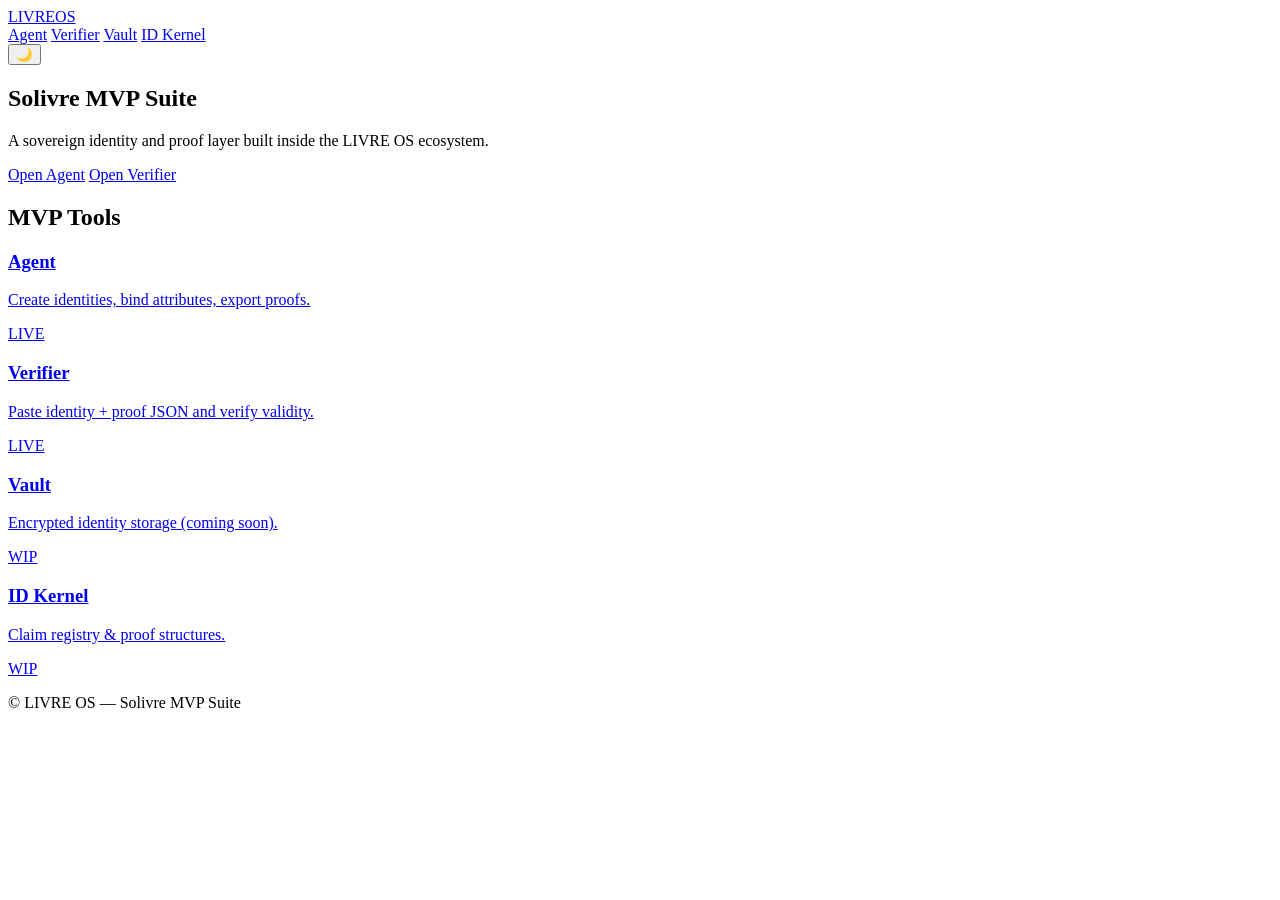
==== index.html @ 52d36e8c "Add initial index.html for Solivre MVP" ====
<!DOCTYPE html>
<html lang="en">
<head>
  <meta charset="UTF-8" />
  <title>Solivre MVP Suite — LIVRE OS</title>
  <meta name="viewport" content="width=device-width, initial-scale=1" />
  <link rel="stylesheet" href="assets/css/styles.css" />
  <script defer src="assets/js/theme.js"></script>
</head>

<body class="dark">
  <!-- Navigation -->
  <header class="top-nav">
    <a class="logo" href="index.html">LIVRE<span>OS</span></a>

    <nav class="nav-links">
      <a href="agent.html">Agent</a>
      <a href="verifier.html">Verifier</a>
      <a href="vault.html">Vault</a>
      <a href="kernel.html">ID Kernel</a>
    </nav>

    <button id="theme-toggle" class="theme-toggle">🌙</button>
  </header>

  <!-- Hero -->
  <section class="hero">
    <h1>Solivre MVP Suite</h1>
    <p class="subtitle">
      A sovereign identity and proof layer built inside the LIVRE OS ecosystem.
    </p>

    <div class="hero-actions">
      <a class="btn primary" href="agent.html">Open Agent</a>
      <a class="btn ghost" href="verifier.html">Open Verifier</a>
    </div>
  </section>

  <!-- MVP Grid -->
  <section class="section">
    <h2>MVP Tools</h2>

    <div class="mvp-grid">
      <a class="mvp-card" href="agent.html">
        <h3>Agent</h3>
        <p>Create identities, bind attributes, export proofs.</p>
        <span class="tag live">LIVE</span>
      </a>

      <a class="mvp-card" href="verifier.html">
        <h3>Verifier</h3>
        <p>Paste identity + proof JSON and verify validity.</p>
        <span class="tag live">LIVE</span>
      </a>

      <a class="mvp-card" href="vault.html">
        <h3>Vault</h3>
        <p>Encrypted identity storage (coming soon).</p>
        <span class="tag wip">WIP</span>
      </a>

      <a class="mvp-card" href="kernel.html">
        <h3>ID Kernel</h3>
        <p>Claim registry & proof structures.</p>
        <span class="tag wip">WIP</span>
      </a>
    </div>
  </section>

  <footer>
    <p>© LIVRE OS — Solivre MVP Suite</p>
  </footer>
</body>
</html>
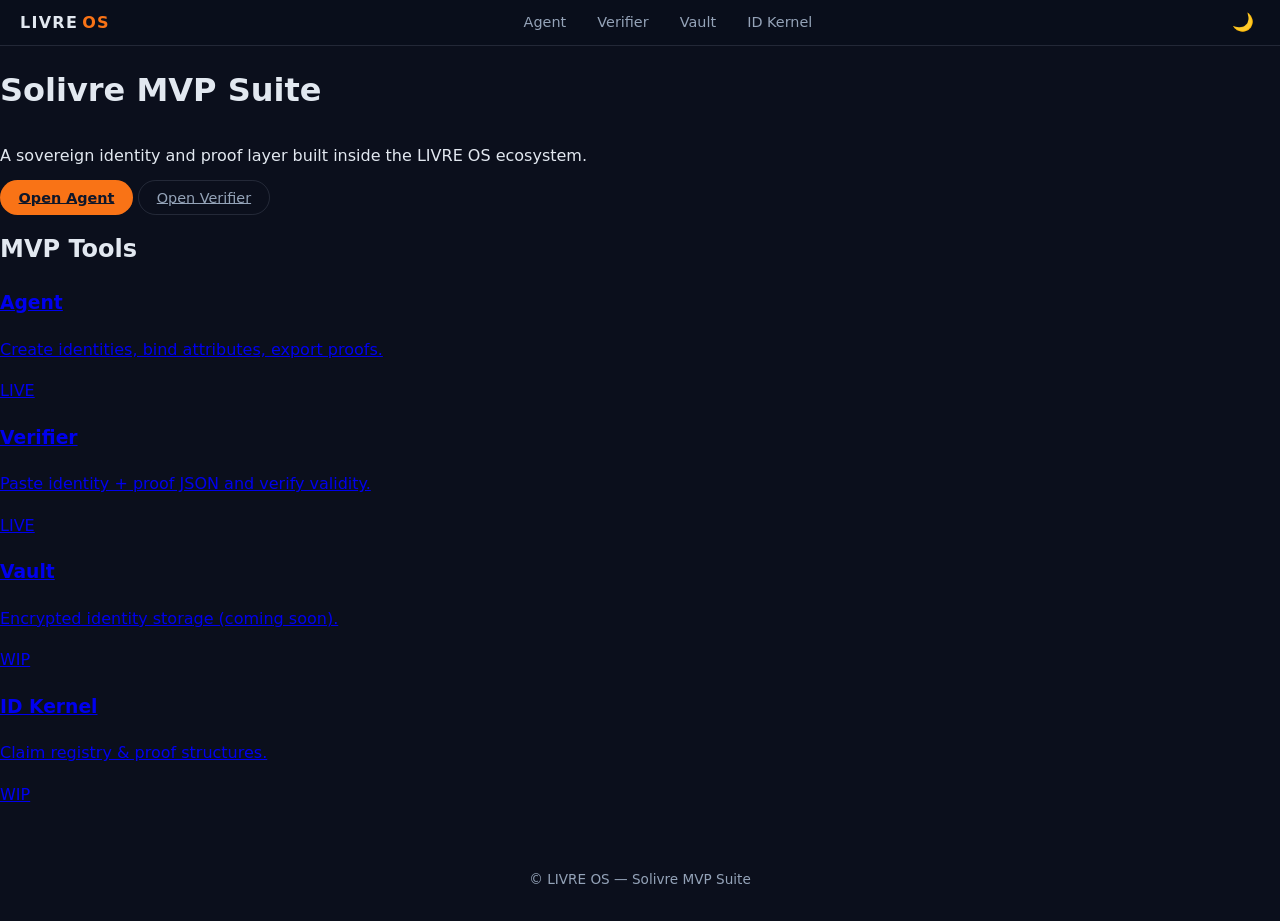
==== commit abd195d0: "UI" ====
--- a/index.html
+++ b/index.html
@@ -5,6 +5,7 @@
   <title>Solivre MVP Suite — LIVRE OS</title>
   <meta name="viewport" content="width=device-width, initial-scale=1" />
   <link rel="stylesheet" href="assets/css/styles.css" />
+  
   <script defer src="assets/js/theme.js"></script>
 </head>
 
--- a/assets/css/styles.css
+++ b/assets/css/styles.css
@@ -0,0 +1,304 @@
+/* -------------------------------------------------------
+   SOLIVRE MVP — Unified UI Stylesheet
+   Dark-first • Mobile-ready • Clean & Mythic
+-------------------------------------------------------- */
+
+/* Dark theme root */
+:root {
+  --bg: #0b0f1c;
+  --bg-alt: #111729;
+  --card-bg: #141a2e;
+  --text: #e2e8f0;
+  --muted: #94a3b8;
+  --border: rgba(148, 163, 184, 0.18);
+
+  --accent: #f97316;
+  --accent-hover: #fb923c;
+
+  --danger: #ef4444;
+  --success: #22c55e;
+
+  --radius: 14px;
+  --radius-full: 999px;
+
+  --shadow: 0 18px 40px rgba(0,0,0,0.35);
+  --shadow-soft: 0 14px 30px rgba(0,0,0,0.25);
+
+  --transition: 0.18s ease;
+}
+
+/* Light mode */
+body.light {
+  --bg: #f6f8fc;
+  --bg-alt: #eceffd;
+  --card-bg: white;
+  --text: #1e293b;
+  --muted: #475569;
+  --border: rgba(30, 41, 59, .12);
+}
+
+/* Reset */
+*,
+*::before,
+*::after {
+  box-sizing: border-box;
+}
+
+html, body {
+  margin: 0;
+  padding: 0;
+}
+
+body {
+  background: var(--bg);
+  color: var(--text);
+  font-family: system-ui, sans-serif;
+  line-height: 1.6;
+}
+
+/* Container */
+.container {
+  max-width: 900px;
+  margin: 0 auto;
+  padding: 1.5rem;
+}
+
+/* -------------------------------------------------------
+   TOP NAV
+-------------------------------------------------------- */
+.top-nav,
+.mvp-nav {
+  position: sticky;
+  top: 0;
+  z-index: 20;
+  backdrop-filter: blur(14px);
+  background: rgba(10, 15, 28, 0.85);
+  padding: 0.6rem 1.25rem;
+  border-bottom: 1px solid var(--border);
+  display: flex;
+  justify-content: space-between;
+  align-items: center;
+}
+
+body.light .top-nav,
+body.light .mvp-nav {
+  background: rgba(250, 250, 255, .75);
+}
+
+.logo,
+.mvp-logo {
+  text-decoration: none;
+  color: var(--text);
+  font-weight: 700;
+  letter-spacing: 0.08em;
+  display: flex;
+  align-items: baseline;
+  gap: 0.25rem;
+}
+
+.logo span,
+.mvp-logo span {
+  color: var(--accent);
+}
+
+.nav-links a,
+.mvp-links a {
+  text-decoration: none;
+  font-size: 0.9rem;
+  padding: 0.4rem 0.75rem;
+  color: var(--muted);
+  border-radius: var(--radius-full);
+  transition: var(--transition);
+  border: 1px solid transparent;
+}
+
+.nav-links a:hover,
+.mvp-links a:hover {
+  color: var(--text);
+  border-color: var(--border);
+  background: rgba(255,255,255,0.05);
+}
+
+.active {
+  color: var(--accent) !important;
+  border-color: var(--accent);
+}
+
+/* Theme toggle */
+.theme-toggle {
+  font-size: 1.1rem;
+  background: transparent;
+  border: none;
+  cursor: pointer;
+  color: var(--muted);
+  transition: var(--transition);
+}
+
+.theme-toggle:hover {
+  color: var(--accent);
+}
+
+/* -------------------------------------------------------
+   HERO
+-------------------------------------------------------- */
+hero {
+  margin-top: 1rem;
+}
+
+h1 {
+  margin-top: 1.2rem;
+  font-size: 2rem;
+  font-weight: 700;
+}
+
+/* Intro/Explanation */
+.intro {
+  color: var(--muted);
+  margin-bottom: 1rem;
+}
+
+/* -------------------------------------------------------
+   CARDS
+-------------------------------------------------------- */
+.card {
+  background: var(--card-bg);
+  border: 1px solid var(--border);
+  border-radius: var(--radius);
+  padding: 1.25rem;
+  margin: 1.5rem 0;
+  box-shadow: var(--shadow-soft);
+}
+
+.card h2 {
+  margin-top: 0;
+  margin-bottom: 0.75rem;
+}
+
+/* Lists */
+.explain-list,
+.card-list {
+  padding-left: 1.25rem;
+}
+
+.explain-list li,
+.card-list li {
+  margin: 0.3rem 0;
+}
+
+/* Status */
+.status {
+  margin-top: 0.75rem;
+  font-size: 0.9rem;
+  color: var(--muted);
+}
+
+.valid-text {
+  color: var(--success);
+}
+
+/* -------------------------------------------------------
+   INPUTS
+-------------------------------------------------------- */
+label {
+  display: block;
+  margin: 0.75rem 0 0.25rem;
+}
+
+textarea {
+  width: 100%;
+  border-radius: var(--radius);
+  border: 1px solid var(--border);
+  background: var(--bg-alt);
+  color: var(--text);
+  padding: 0.75rem;
+  font-family: monospace;
+  resize: vertical;
+  min-height: 130px;
+  transition: var(--transition);
+}
+
+textarea:focus {
+  outline: none;
+  border-color: var(--accent);
+  box-shadow: 0 0 0 2px rgba(249, 115, 22, 0.3);
+}
+
+/* -------------------------------------------------------
+   BUTTONS
+-------------------------------------------------------- */
+.btn {
+  padding: 0.55rem 1.1rem;
+  border-radius: var(--radius-full);
+  border: 1px solid transparent;
+  cursor: pointer;
+  transition: var(--transition);
+  font-size: 0.9rem;
+}
+
+.btn.primary {
+  background: var(--accent);
+  color: #0f172a;
+  font-weight: 600;
+}
+
+.btn.primary:hover {
+  background: var(--accent-hover);
+}
+
+.btn.ghost {
+  background: transparent;
+  color: var(--muted);
+  border-color: var(--border);
+}
+
+.btn.ghost:hover {
+  color: var(--text);
+  border-color: var(--accent);
+}
+
+.action-row {
+  display: flex;
+  gap: 0.75rem;
+  margin-top: 1rem;
+  flex-wrap: wrap;
+}
+
+/* JSON output box */
+.json-box {
+  background: var(--bg-alt);
+  padding: 1rem;
+  border-radius: var(--radius);
+  border: 1px solid var(--border);
+  overflow-x: auto;
+  font-family: monospace;
+  max-height: 300px;
+}
+
+/* -------------------------------------------------------
+   FOOTER
+-------------------------------------------------------- */
+footer {
+  margin-top: 2rem;
+  padding: 1rem;
+  text-align: center;
+  color: var(--muted);
+  font-size: 0.85rem;
+}
+
+
+/* -------------------------------------------------------
+   RESPONSIVE
+-------------------------------------------------------- */
+@media (max-width: 650px) {
+  h1 {
+    font-size: 1.7rem;
+  }
+
+  .nav-links {
+    gap: 0.5rem;
+  }
+
+  .card {
+    padding: 1rem;
+  }
+}
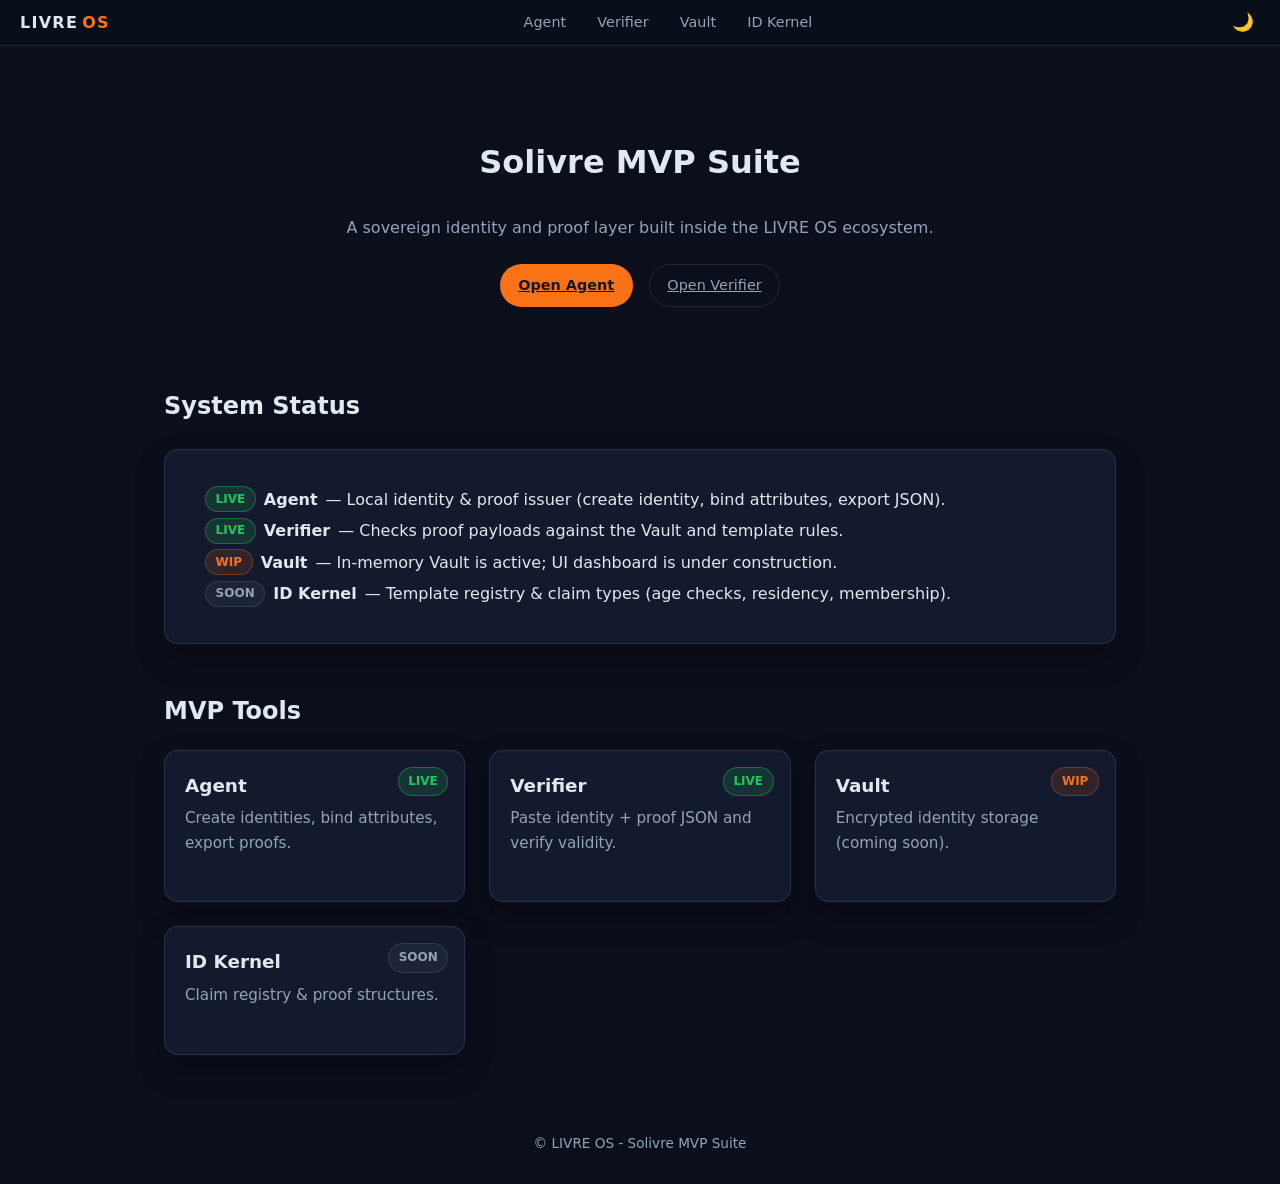
==== commit c423641b: "Style Fixes and New Pages" ====
--- a/index.html
+++ b/index.html
@@ -5,6 +5,7 @@
   <title>Solivre MVP Suite — LIVRE OS</title>
   <meta name="viewport" content="width=device-width, initial-scale=1" />
   <link rel="stylesheet" href="assets/css/styles.css" />
+  <link rel="stylesheet" href="assets/css/ui.css" />
   
   <script defer src="assets/js/theme.js"></script>
 </head>
@@ -37,6 +38,32 @@
     </div>
   </section>
 
+  <!-- System Status -->
+  <section class="section">
+    <h2>System Status</h2>
+
+    <section class="card status-card">
+      <ul class="card-list status-list">
+        <li>
+          <span class="status-pill live">LIVE</span>
+          <strong>Agent</strong> — Local identity &amp; proof issuer (create identity, bind attributes, export JSON).
+        </li>
+        <li>
+          <span class="status-pill live">LIVE</span>
+          <strong>Verifier</strong> — Checks proof payloads against the Vault and template rules.
+        </li>
+        <li>
+          <span class="status-pill.wip status-pill wip">WIP</span>
+          <strong>Vault</strong> — In-memory Vault is active; UI dashboard is under construction.
+        </li>
+        <li>
+          <span class="status-pill soon">SOON</span>
+          <strong>ID Kernel</strong> — Template registry &amp; claim types (age checks, residency, membership).
+        </li>
+      </ul>
+    </section>
+  </section>
+
   <!-- MVP Grid -->
   <section class="section">
     <h2>MVP Tools</h2>
@@ -62,14 +89,14 @@
 
       <a class="mvp-card" href="kernel.html">
         <h3>ID Kernel</h3>
-        <p>Claim registry & proof structures.</p>
-        <span class="tag wip">WIP</span>
+        <p>Claim registry &amp; proof structures.</p>
+        <span class="tag soon">SOON</span>
       </a>
     </div>
   </section>
 
   <footer>
-    <p>© LIVRE OS — Solivre MVP Suite</p>
+    <p>© LIVRE OS - Solivre MVP Suite</p>
   </footer>
 </body>
 </html>
--- a/assets/css/ui.css
+++ b/assets/css/ui.css
@@ -0,0 +1,159 @@
+/* -------------------------------------------------------
+   SOLIVRE UI — Marketing + Home Layout
+   Extends system styles (styles.css)
+-------------------------------------------------------- */
+
+/* HERO */
+.hero {
+  max-width: 900px;
+  margin: 2.5rem auto 0;
+  padding: 2rem 1.5rem;
+  text-align: center;
+}
+
+.hero .subtitle {
+  color: var(--muted);
+  margin-top: 0.5rem;
+}
+
+.hero-actions {
+  margin-top: 1.5rem;
+  display: flex;
+  justify-content: center;
+  gap: 1rem;
+  flex-wrap: wrap;
+}
+
+/* SECTIONS */
+.section {
+  max-width: 900px;
+  margin: 3rem auto;
+  padding: 0 1.5rem;
+}
+
+.section h2 {
+  margin-bottom: 1.2rem;
+}
+
+/* MVP GRID */
+.mvp-grid {
+  display: grid;
+  grid-template-columns: repeat(auto-fit, minmax(230px, 1fr));
+  gap: 1.5rem;
+  justify-items: stretch;
+}
+
+@media (min-width: 1200px) {
+  .section {
+    max-width: 1000px;
+  }
+}
+
+/* MVP CARDS */
+.mvp-card {
+  display: block;
+  position: relative;
+  text-decoration: none;
+  background: var(--card-bg);
+  padding: 1.25rem 1.25rem 1.4rem;
+  border: 1px solid var(--border);
+  border-radius: var(--radius);
+  box-shadow: var(--shadow-soft);
+  transition: var(--transition);
+  color: var(--text);
+}
+
+.mvp-card:hover {
+  transform: translateY(-2px);
+  border-color: var(--accent);
+  box-shadow: var(--shadow);
+}
+
+.mvp-card h3 {
+  margin: 0;
+  font-size: 1.15rem;
+}
+
+.mvp-card p {
+  margin: 0.4rem 0 1.5rem;
+  color: var(--muted);
+  font-size: 0.95rem;
+}
+
+
+.tag {
+  position: absolute;
+  top: 1rem;
+  right: 1rem;
+  padding: 0.25rem 0.6rem;
+  border-radius: var(--radius-full);
+  font-size: 0.75rem;
+  font-weight: 600;
+  border: 1px solid var(--border);
+}
+
+.tag.live {
+  background: rgba(34, 197, 94, 0.15);
+  color: var(--success);
+  border-color: rgba(34, 197, 94, 0.4);
+}
+
+.tag.wip {
+  background: rgba(249, 115, 22, 0.12);
+  color: var(--accent);
+  border-color: rgba(249, 115, 22, 0.3);
+}
+
+.tag.soon {
+  background: rgba(107, 114, 128, 0.12);
+  color: var(--muted);
+  border-color: rgba(107, 114, 128, 0.3);
+}
+*/
+
+/* -------------------------------------------------------
+   SYSTEM STATUS CARD
+-------------------------------------------------------- */
+
+.status-card .status-list {
+  list-style: none;
+  margin: 0;
+  padding-left: 0;
+}
+
+.status-list li {
+  display: flex;
+  flex-wrap: wrap;
+  align-items: center;
+  gap: 0.5rem;
+  margin: 0.35rem 0;
+}
+
+/* small pill variants, separate from .tag to avoid conflicts */
+.status-pill {
+  display: inline-flex;
+  align-items: center;
+  padding: 0.15rem 0.6rem;
+  border-radius: var(--radius-full);
+  font-size: 0.75rem;
+  font-weight: 600;
+  border: 1px solid var(--border);
+}
+
+.status-pill.live {
+  background: rgba(34, 197, 94, 0.15);
+  color: var(--success);
+  border-color: rgba(34, 197, 94, 0.4);
+}
+
+.status-pill.wip {
+  background: rgba(249, 115, 22, 0.12);
+  color: var(--accent);
+  border-color: rgba(249, 115, 22, 0.3);
+}
+
+.status-pill.soon {
+  background: rgba(107, 114, 128, 0.12);
+  color: var(--muted);
+  border-color: rgba(107, 114, 128, 0.3);
+}
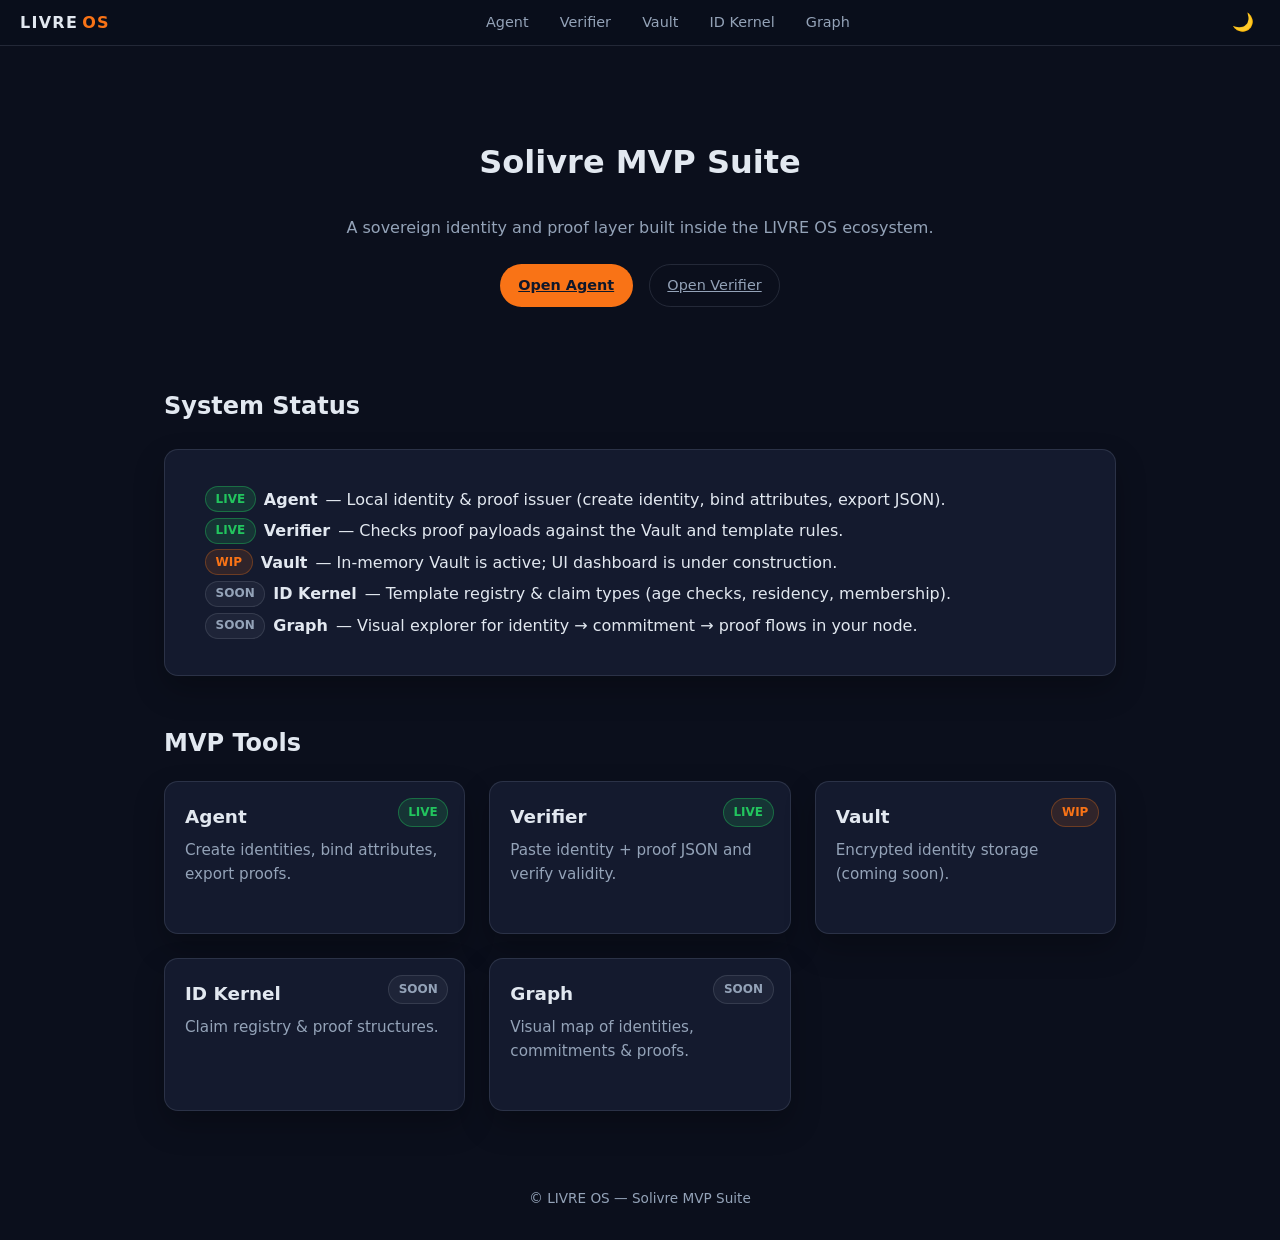
==== commit c05d44ff: "Graph integration commit" ====
--- a/index.html
+++ b/index.html
@@ -20,6 +20,7 @@
       <a href="verifier.html">Verifier</a>
       <a href="vault.html">Vault</a>
       <a href="kernel.html">ID Kernel</a>
+      <a href="graph.html">Graph</a>
     </nav>
 
     <button id="theme-toggle" class="theme-toggle">🌙</button>
@@ -53,12 +54,16 @@
           <strong>Verifier</strong> — Checks proof payloads against the Vault and template rules.
         </li>
         <li>
-          <span class="status-pill.wip status-pill wip">WIP</span>
+          <span class="status-pill wip">WIP</span>
           <strong>Vault</strong> — In-memory Vault is active; UI dashboard is under construction.
         </li>
         <li>
           <span class="status-pill soon">SOON</span>
           <strong>ID Kernel</strong> — Template registry &amp; claim types (age checks, residency, membership).
+        </li>
+        <li>
+          <span class="status-pill soon">SOON</span>
+          <strong>Graph</strong> — Visual explorer for identity → commitment → proof flows in your node.
         </li>
       </ul>
     </section>
@@ -92,11 +97,17 @@
         <p>Claim registry &amp; proof structures.</p>
         <span class="tag soon">SOON</span>
       </a>
+
+      <a class="mvp-card" href="graph.html">
+        <h3>Graph</h3>
+        <p>Visual map of identities, commitments &amp; proofs.</p>
+        <span class="tag soon">SOON</span>
+      </a>
     </div>
   </section>
 
   <footer>
-    <p>© LIVRE OS - Solivre MVP Suite</p>
+    <p>© LIVRE OS — Solivre MVP Suite</p>
   </footer>
 </body>
 </html>
--- a/assets/css/ui.css
+++ b/assets/css/ui.css
@@ -157,3 +157,118 @@
   color: var(--muted);
   border-color: rgba(107, 114, 128, 0.3);
 }
+/* -------------------------------------------------------
+   GRAPH EXPLORER LAYOUT
+-------------------------------------------------------- */
+
+.graph-layout {
+  display: grid;
+  grid-template-columns: minmax(210px, 260px) minmax(260px, 1.6fr) minmax(220px, 1fr);
+  gap: 1.5rem;
+  margin-top: 1.2rem;
+}
+
+.graph-header-row {
+  display: flex;
+  justify-content: space-between;
+  align-items: center;
+  gap: 0.75rem;
+}
+
+.btn-xs {
+  padding: 0.25rem 0.7rem;
+  font-size: 0.75rem;
+}
+
+/* Identity list */
+.identity-list {
+  list-style: none;
+  padding-left: 0;
+  margin: 0.75rem 0 0;
+}
+
+.identity-item {
+  width: 100%;
+  text-align: left;
+  padding: 0.45rem 0.6rem;
+  border-radius: var(--radius);
+  border: 1px solid transparent;
+  background: transparent;
+  color: var(--text);
+  cursor: pointer;
+  font-size: 0.85rem;
+  margin-bottom: 0.35rem;
+  display: flex;
+  flex-direction: column;
+  gap: 0.1rem;
+  transition: var(--transition);
+}
+
+.identity-item:hover {
+  background: rgba(148, 163, 184, 0.1);
+}
+
+.identity-item.active {
+  background: rgba(249, 115, 22, 0.12);
+  border-color: var(--accent);
+}
+
+.identity-id {
+  font-family: monospace;
+  font-size: 0.78rem;
+  color: var(--muted);
+}
+
+.identity-meta {
+  font-size: 0.76rem;
+  color: var(--muted);
+}
+
+/* Chain view */
+.chain-view {
+  border-radius: var(--radius);
+  border: 1px solid var(--border);
+  background: var(--bg-alt);
+  padding: 0.75rem;
+  min-height: 140px;
+}
+
+.chain-node {
+  padding: 0.6rem 0.75rem;
+  border-radius: var(--radius);
+  border: 1px solid rgba(148, 163, 184, 0.35);
+  background: rgba(15, 23, 42, 0.8);
+  margin-bottom: 0.5rem;
+  cursor: pointer;
+  transition: var(--transition);
+}
+
+.chain-node:hover {
+  border-color: var(--accent);
+  box-shadow: 0 0 0 1px rgba(249, 115, 22, 0.3);
+}
+
+.chain-node-title {
+  font-size: 0.85rem;
+  font-weight: 600;
+}
+
+.chain-node-meta {
+  font-size: 0.78rem;
+  color: var(--muted);
+  margin-top: 0.15rem;
+}
+
+.chain-arrow {
+  text-align: center;
+  font-size: 0.8rem;
+  color: var(--muted);
+  margin: 0.3rem 0;
+}
+
+/* Responsive */
+@media (max-width: 900px) {
+  .graph-layout {
+    grid-template-columns: 1fr;
+  }
+}
